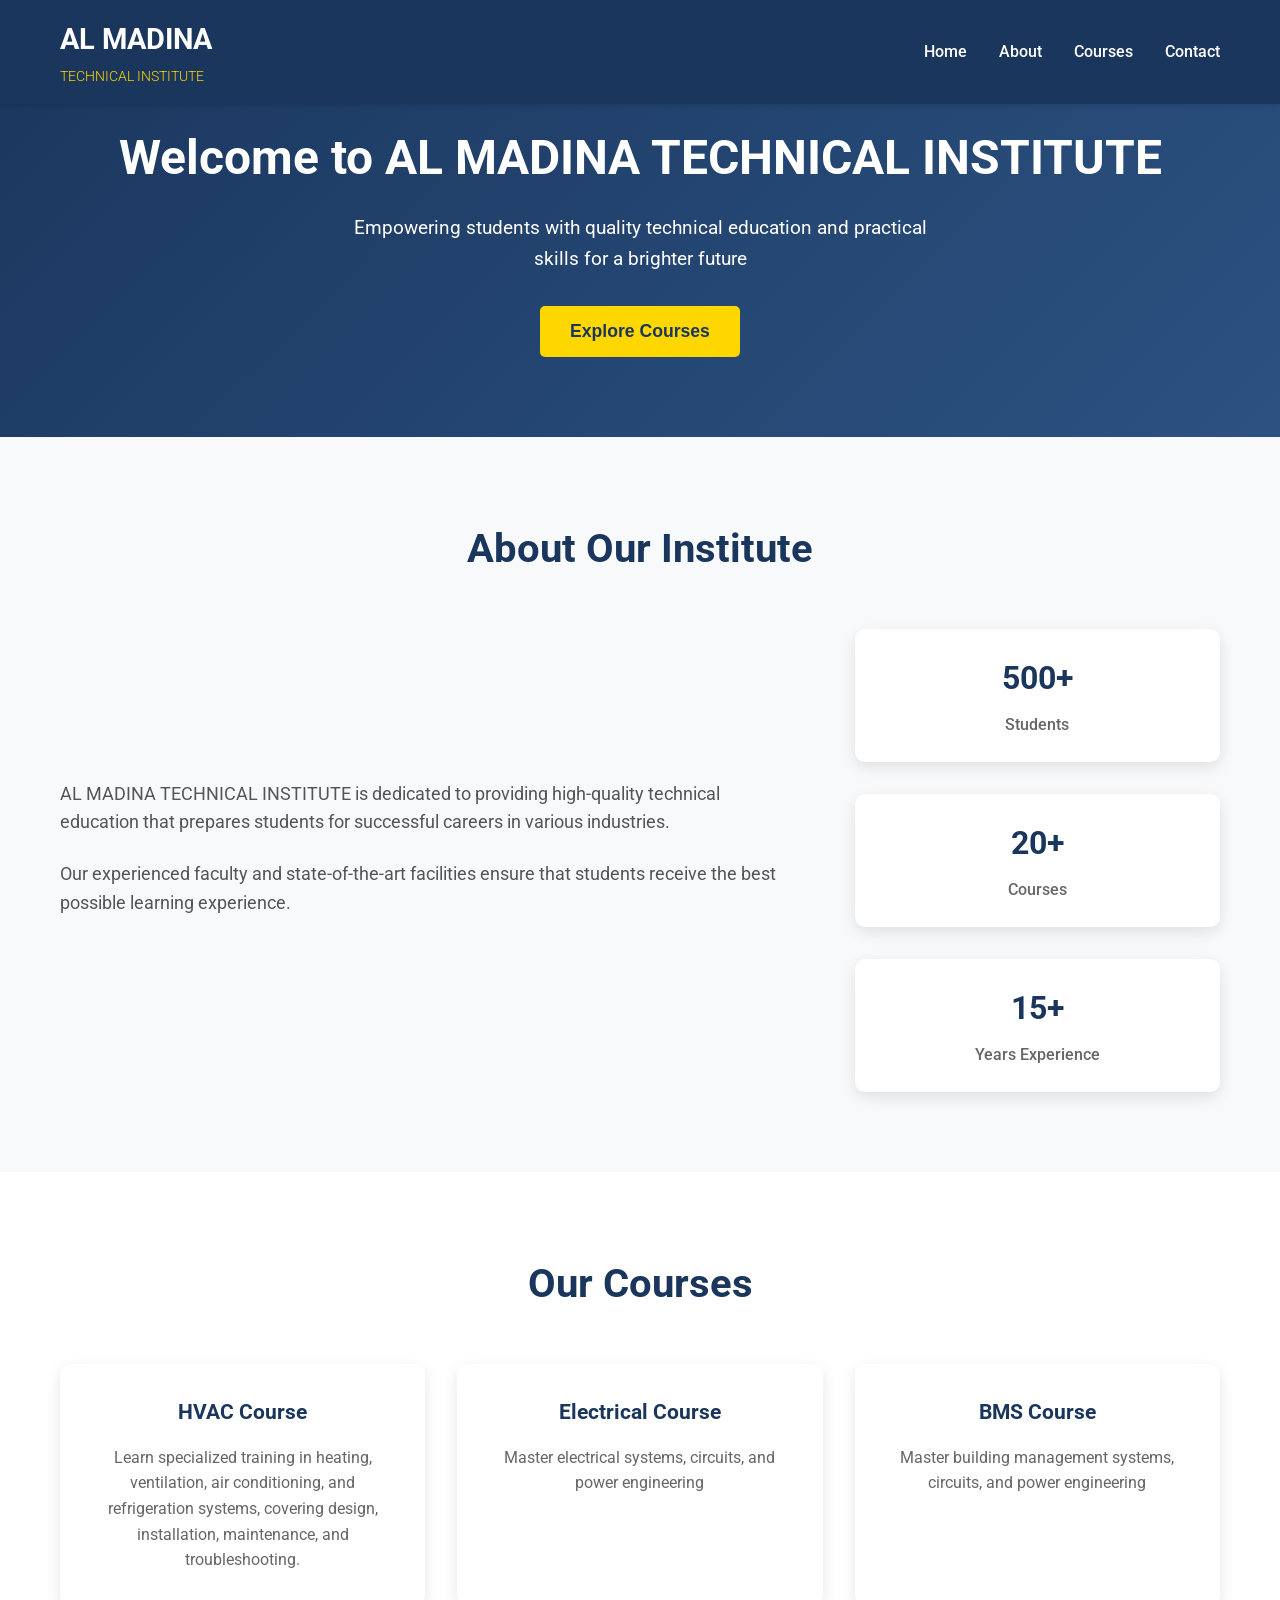
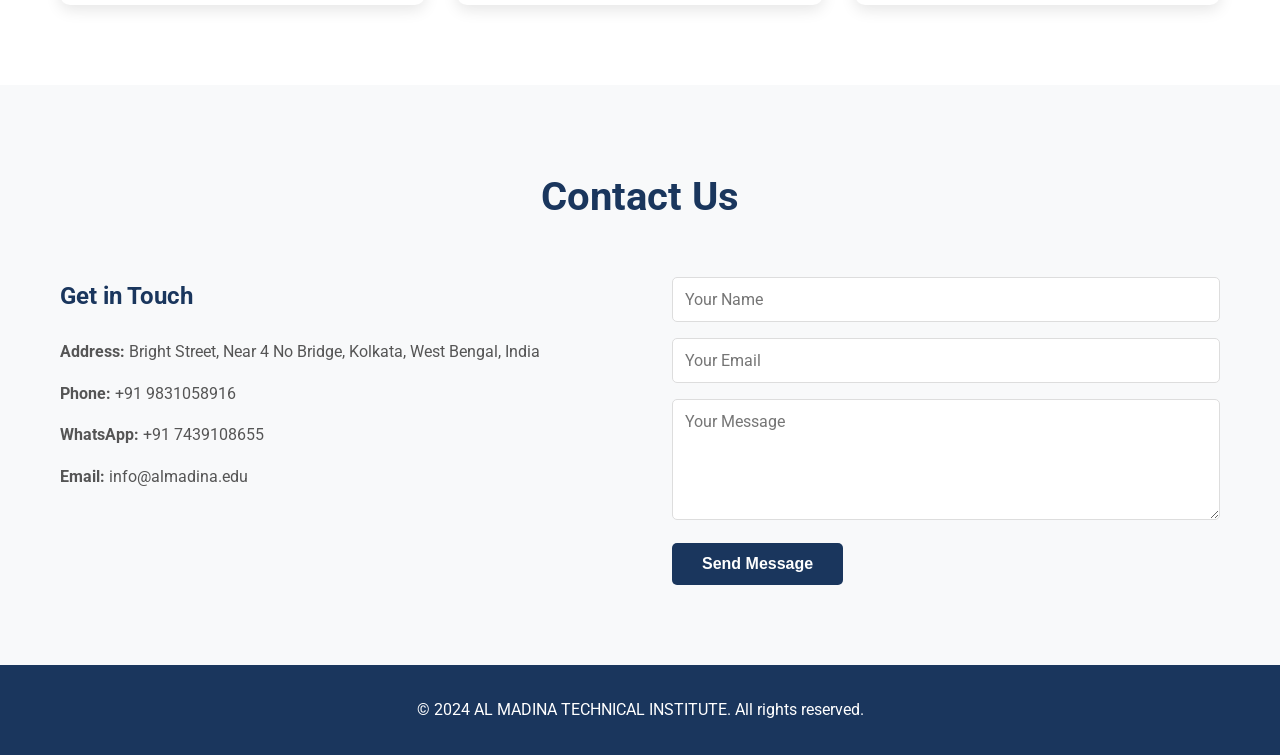
==== index.html @ 7e641930 "Add files via upload" ====
<!DOCTYPE html>
<html lang="en">
<head>
    <meta charset="UTF-8">
    <meta name="viewport" content="width=device-width, initial-scale=1.0">
    <title>AL MADINA TECHNICAL INSTITUTE</title>
    <link rel="stylesheet" href="styles.css">
    <link href="https://fonts.googleapis.com/css2?family=Roboto:wght@300;400;500;700&display=swap" rel="stylesheet">
</head>
<body>
    <header>
        <nav class="navbar">
            <div class="nav-container">
                <div class="logo">
                    <h1>AL MADINA</h1>
                    <span>TECHNICAL INSTITUTE</span>
                </div>
                <ul class="nav-menu">
                    <li><a href="#home">Home</a></li>
                    <li><a href="#about">About</a></li>
                    <li><a href="#courses">Courses</a></li>
                    <li><a href="#contact">Contact</a></li>
                </ul>
            </div>
        </nav>
    </header>

    <main>
        <section id="home" class="hero">
            <div class="hero-content">
                <h1>Welcome to AL MADINA TECHNICAL INSTITUTE</h1>
                <p>Empowering students with quality technical education and practical skills for a brighter future</p>
                <button class="cta-button">Explore Courses</button>
            </div>
        </section>

        <section id="about" class="about">
            <div class="container">
                <h2>About Our Institute</h2>
                <div class="about-content">
                    <div class="about-text">
                        <p>AL MADINA TECHNICAL INSTITUTE is dedicated to providing high-quality technical education that prepares students for successful careers in various industries.</p>
                        <p>Our experienced faculty and state-of-the-art facilities ensure that students receive the best possible learning experience.</p>
                    </div>
                    <div class="stats">
                        <div class="stat">
                            <h3>500+</h3>
                            <p>Students</p>
                        </div>
                        <div class="stat">
                            <h3>20+</h3>
                            <p>Courses</p>
                        </div>
                        <div class="stat">
                            <h3>15+</h3>
                            <p>Years Experience</p>
                        </div>
                    </div>
                </div>
            </div>
        </section>

        <section id="courses" class="courses">
            <div class="container">
                <h2>Our Courses</h2>
                <div class="course-grid">
                    <div class="course-card">
                        <h3>HVAC Course</h3>
                        <p>Learn specialized training in heating, ventilation, air conditioning, and refrigeration systems, covering design, installation, maintenance, and troubleshooting.</p>
                    </div>
                    <div class="course-card">
                        <h3>Electrical Course</h3>
                        <p>Master electrical systems, circuits, and power engineering</p>
                    </div>
                    <div class="course-card">
                        <h3>BMS Course</h3>
                        <p>Master building management systems, circuits, and power engineering</p>
                    </div>
                </div>
            </div>
        </section>

        <section id="contact" class="contact">
            <div class="container">
                <h2>Contact Us</h2>
                <div class="contact-content">
                    <div class="contact-info">
                        <h3>Get in Touch</h3>
                        <p><strong>Address:</strong> Bright Street, Near 4 No Bridge, Kolkata, West Bengal, India</p>
                        <p><strong>Phone:</strong> +91 9831058916</p>
                        <p><strong>WhatsApp:</strong> +91 7439108655</p>
                        <p><strong>Email:</strong> info@almadina.edu</p>
                    </div>
                    <div class="contact-form">
                        <form>
                            <input type="text" placeholder="Your Name" required>
                            <input type="email" placeholder="Your Email" required>
                            <textarea placeholder="Your Message" rows="5" required></textarea>
                            <button type="submit">Send Message</button>
                        </form>
                    </div>
                </div>
            </div>
        </section>
    </main>

    <footer>
        <div class="container">
            <p>&copy; 2024 AL MADINA TECHNICAL INSTITUTE. All rights reserved.</p>
        </div>
    </footer>
</body>
</html>
---- styles.css ----
* {
    margin: 0;
    padding: 0;
    box-sizing: border-box;
}

body {
    font-family: 'Roboto', sans-serif;
    line-height: 1.6;
    color: #333;
}

.container {
    max-width: 1200px;
    margin: 0 auto;
    padding: 0 20px;
}

/* Header & Navigation */
header {
    background: #1a365d;
    position: fixed;
    width: 100%;
    top: 0;
    z-index: 1000;
    box-shadow: 0 2px 5px rgba(0,0,0,0.1);
}

.navbar {
    padding: 1rem 0;
}

.nav-container {
    max-width: 1200px;
    margin: 0 auto;
    padding: 0 20px;
    display: flex;
    justify-content: space-between;
    align-items: center;
}

.logo h1 {
    color: #fff;
    font-size: 1.8rem;
    font-weight: 700;
    margin-bottom: 0.2rem;
}

.logo span {
    color: #ffd700;
    font-size: 0.9rem;
    font-weight: 300;
    display: block;
}

.nav-menu {
    display: flex;
    list-style: none;
    gap: 2rem;
}

.nav-menu a {
    color: #fff;
    text-decoration: none;
    font-weight: 500;
    transition: color 0.3s ease;
}

.nav-menu a:hover {
    color: #ffd700;
}

/* Hero Section */
.hero {
    background: linear-gradient(135deg, #1a365d 0%, #2c5282 100%);
    color: white;
    padding: 120px 0 80px;
    text-align: center;
}

.hero-content h1 {
    font-size: 3rem;
    margin-bottom: 1rem;
    font-weight: 700;
}

.hero-content p {
    font-size: 1.2rem;
    margin-bottom: 2rem;
    max-width: 600px;
    margin-left: auto;
    margin-right: auto;
}

.cta-button {
    background: #ffd700;
    color: #1a365d;
    padding: 15px 30px;
    border: none;
    border-radius: 5px;
    font-size: 1.1rem;
    font-weight: 600;
    cursor: pointer;
    transition: all 0.3s ease;
}

.cta-button:hover {
    background: #ffed4e;
    transform: translateY(-2px);
}

/* About Section */
.about {
    padding: 80px 0;
    background: #f8f9fa;
}

.about h2 {
    text-align: center;
    font-size: 2.5rem;
    margin-bottom: 3rem;
    color: #1a365d;
}

.about-content {
    display: grid;
    grid-template-columns: 2fr 1fr;
    gap: 4rem;
    align-items: center;
}

.about-text p {
    font-size: 1.1rem;
    margin-bottom: 1.5rem;
    color: #555;
}

.stats {
    display: flex;
    flex-direction: column;
    gap: 2rem;
}

.stat {
    text-align: center;
    padding: 1.5rem;
    background: white;
    border-radius: 10px;
    box-shadow: 0 5px 15px rgba(0,0,0,0.1);
}

.stat h3 {
    font-size: 2rem;
    color: #1a365d;
    margin-bottom: 0.5rem;
}

.stat p {
    color: #666;
    font-weight: 500;
}

/* Courses Section */
.courses {
    padding: 80px 0;
}

.courses h2 {
    text-align: center;
    font-size: 2.5rem;
    margin-bottom: 3rem;
    color: #1a365d;
}

.course-grid {
    display: grid;
    grid-template-columns: repeat(auto-fit, minmax(250px, 1fr));
    gap: 2rem;
}

.course-card {
    background: white;
    padding: 2rem;
    border-radius: 10px;
    box-shadow: 0 5px 15px rgba(0,0,0,0.1);
    text-align: center;
    transition: transform 0.3s ease, box-shadow 0.3s ease;
}

.course-card:hover {
    transform: translateY(-5px);
    box-shadow: 0 10px 25px rgba(0,0,0,0.15);
}

.course-card h3 {
    color: #1a365d;
    margin-bottom: 1rem;
    font-size: 1.3rem;
}

.course-card p {
    color: #666;
    line-height: 1.6;
}

/* Contact Section */
.contact {
    padding: 80px 0;
    background: #f8f9fa;
}

.contact h2 {
    text-align: center;
    font-size: 2.5rem;
    margin-bottom: 3rem;
    color: #1a365d;
}

.contact-content {
    display: grid;
    grid-template-columns: 1fr 1fr;
    gap: 4rem;
}

.contact-info h3 {
    color: #1a365d;
    margin-bottom: 1.5rem;
    font-size: 1.5rem;
}

.contact-info p {
    margin-bottom: 1rem;
    color: #555;
}

.contact-form input,
.contact-form textarea {
    width: 100%;
    padding: 12px;
    margin-bottom: 1rem;
    border: 1px solid #ddd;
    border-radius: 5px;
    font-family: inherit;
    font-size: 1rem;
}

.contact-form textarea {
    resize: vertical;
}

.contact-form button {
    background: #1a365d;
    color: white;
    padding: 12px 30px;
    border: none;
    border-radius: 5px;
    font-size: 1rem;
    font-weight: 600;
    cursor: pointer;
    transition: background 0.3s ease;
}

.contact-form button:hover {
    background: #2c5282;
}

/* Footer */
footer {
    background: #1a365d;
    color: white;
    text-align: center;
    padding: 2rem 0;
}

/* Responsive Design */
@media (max-width: 768px) {
    .nav-container {
        flex-direction: column;
        gap: 1rem;
    }
    
    .nav-menu {
        flex-direction: column;
        text-align: center;
        gap: 1rem;
    }
    
    .hero-content h1 {
        font-size: 2rem;
    }
    
    .about-content {
        grid-template-columns: 1fr;
        gap: 2rem;
    }
    
    .stats {
        flex-direction: row;
        justify-content: space-around;
    }
    
    .contact-content {
        grid-template-columns: 1fr;
        gap: 2rem;
    }
    
    .course-grid {
        grid-template-columns: 1fr;
    }
}

@media (max-width: 480px) {
    .hero {
        padding: 100px 0 60px;
    }
    
    .hero-content h1 {
        font-size: 1.5rem;
    }
    
    .hero-content p {
        font-size: 1rem;
    }
    
    .about h2,
    .courses h2,
    .contact h2 {
        font-size: 2rem;
    }
    
    .stats {
        flex-direction: column;
        gap: 1rem;
    }
}
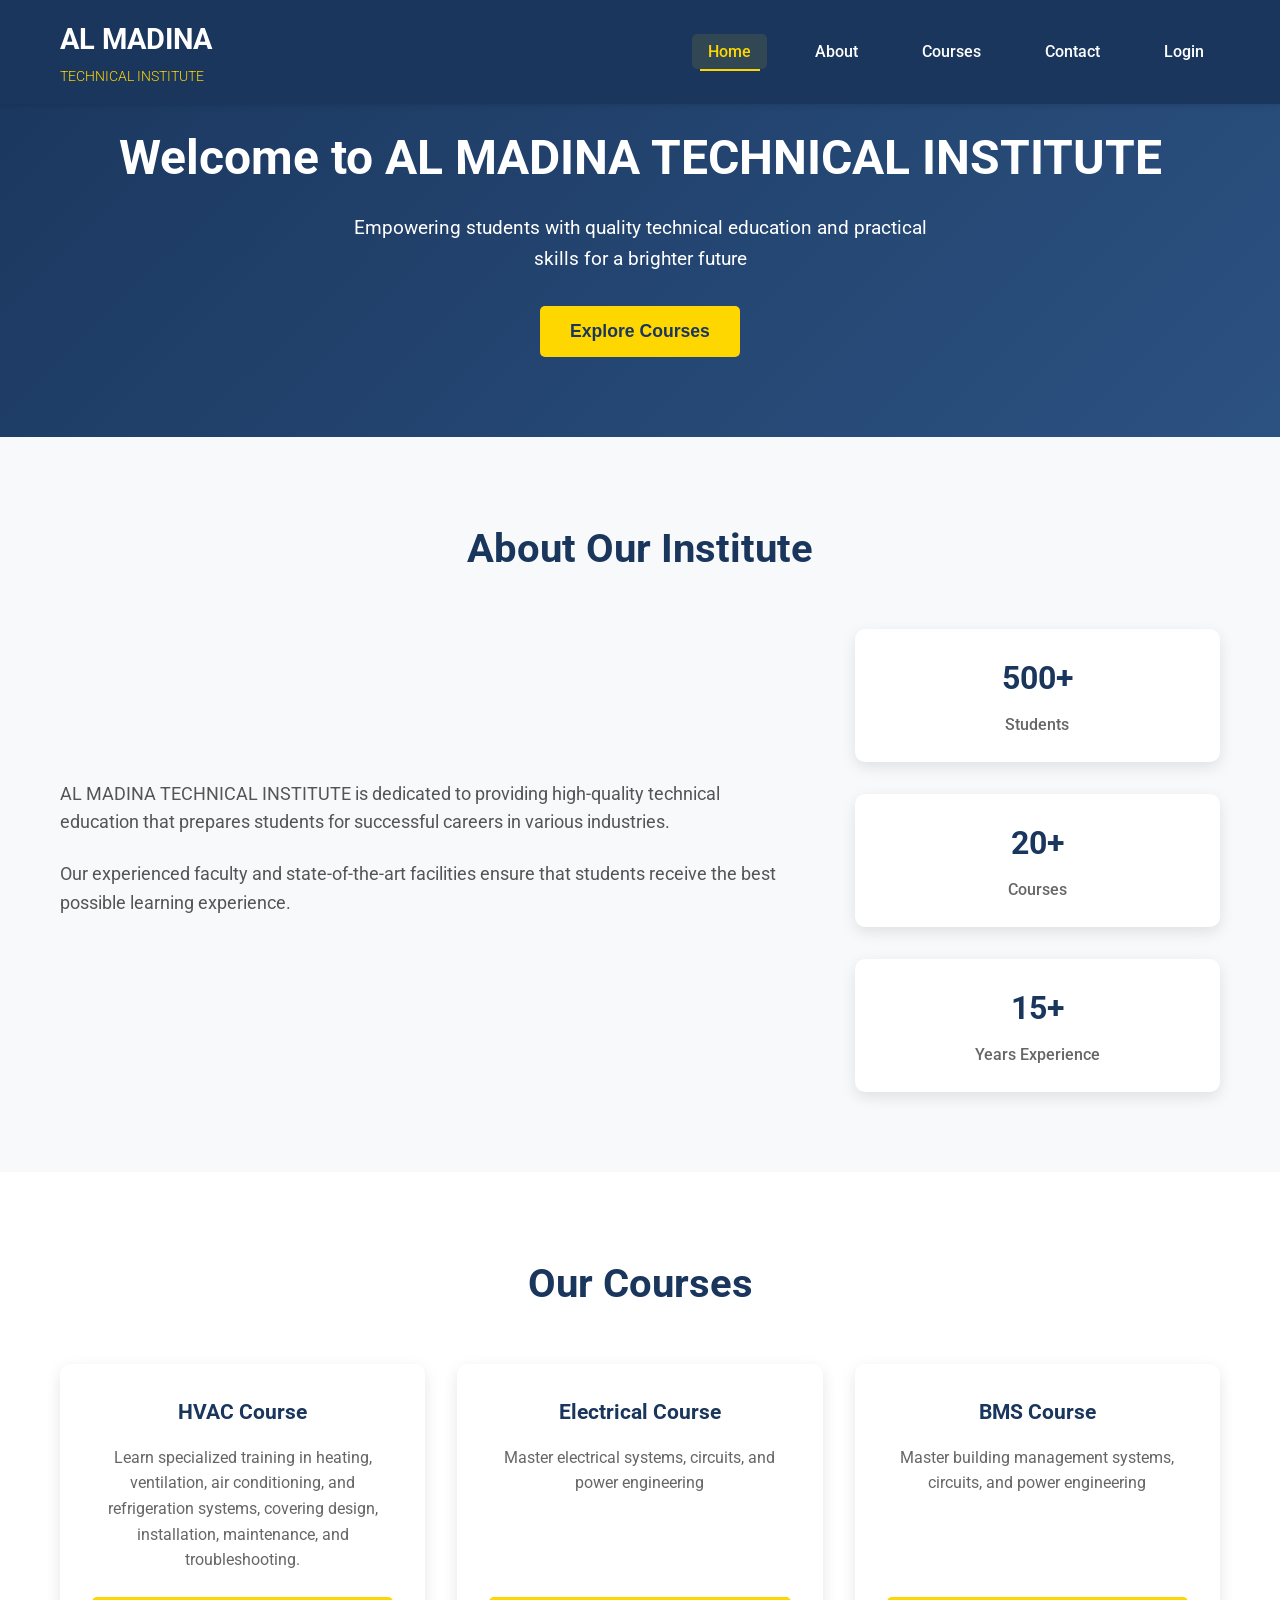
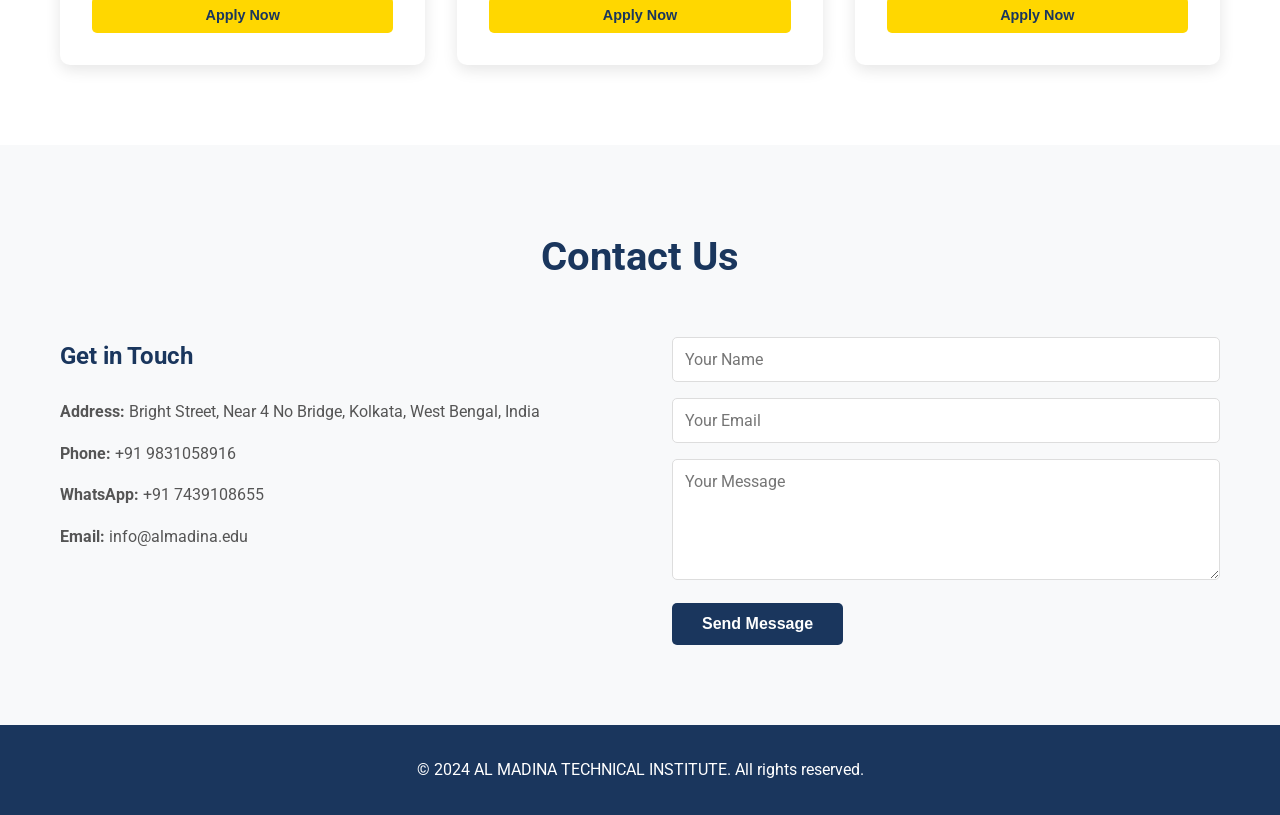
==== commit 72c9c282: "Add files via upload" ====
--- a/index.html
+++ b/index.html
@@ -8,6 +8,125 @@
     <link href="https://fonts.googleapis.com/css2?family=Roboto:wght@300;400;500;700&display=swap" rel="stylesheet">
 </head>
 <body>
+    <script>
+        function applyForCourse(courseName) {
+            // Create a modal or alert for course application
+            const message = `Thank you for your interest in the ${courseName}!\n\nPlease contact us at:\nPhone: +92 7439108655\nEmail: info@almadina.edu\n\nOr visit our campus to complete your application.`;
+            
+            // Create a custom modal instead of using alert
+            const modal = document.createElement('div');
+            modal.style.cssText = `
+                position: fixed;
+                top: 0;
+                left: 0;
+                width: 100%;
+                height: 100%;
+                background: rgba(0,0,0,0.5);
+                display: flex;
+                justify-content: center;
+                align-items: center;
+                z-index: 2000;
+            `;
+            
+            const modalContent = document.createElement('div');
+            modalContent.style.cssText = `
+                background: white;
+                padding: 2rem;
+                border-radius: 10px;
+                max-width: 500px;
+                text-align: center;
+                margin: 20px;
+            `;
+            
+            modalContent.innerHTML = `
+                <h2 style="color: #1a365d; margin-bottom: 1rem;">Course Application</h2>
+                <p style="color: #666; margin-bottom: 1.5rem; white-space: pre-line;">${message}</p>
+                <button onclick="this.closest('div').parentElement.remove()" style="background: #1a365d; color: white; padding: 10px 20px; border: none; border-radius: 5px; cursor: pointer;">Close</button>
+            `;
+            
+            modal.appendChild(modalContent);
+            document.body.appendChild(modal);
+            
+            // Close modal when clicking outside
+            modal.addEventListener('click', function(e) {
+                if (e.target === modal) {
+                    modal.remove();
+                }
+            });
+        }
+        
+        // Mobile menu toggle
+        function toggleMenu() {
+            const menuToggle = document.querySelector('.menu-toggle');
+            const navMenu = document.getElementById('navMenu');
+            const navOverlay = document.getElementById('navOverlay');
+            
+            menuToggle.classList.toggle('active');
+            navMenu.classList.toggle('active');
+            navOverlay.classList.toggle('active');
+        }
+        
+        // Close mobile menu
+        function closeMenu() {
+            const menuToggle = document.querySelector('.menu-toggle');
+            const navMenu = document.getElementById('navMenu');
+            const navOverlay = document.getElementById('navOverlay');
+            
+            menuToggle.classList.remove('active');
+            navMenu.classList.remove('active');
+            navOverlay.classList.remove('active');
+        }
+        
+        // Active navigation link management
+        document.addEventListener('DOMContentLoaded', function() {
+            const navLinks = document.querySelectorAll('.nav-link');
+            const sections = document.querySelectorAll('section');
+            
+            // Set active link on scroll
+            window.addEventListener('scroll', function() {
+                let current = '';
+                
+                sections.forEach(section => {
+                    const sectionTop = section.offsetTop;
+                    const sectionHeight = section.clientHeight;
+                    
+                    if (scrollY >= (sectionTop - 200)) {
+                        current = section.getAttribute('id');
+                    }
+                });
+                
+                navLinks.forEach(link => {
+                    link.classList.remove('active');
+                    if (link.getAttribute('href') === '#' + current) {
+                        link.classList.add('active');
+                    }
+                });
+            });
+            
+            // Smooth scrolling for navigation links
+            navLinks.forEach(link => {
+                link.addEventListener('click', function(e) {
+                    if (this.getAttribute('href').startsWith('#')) {
+                        e.preventDefault();
+                        
+                        const targetId = this.getAttribute('href');
+                        const targetSection = document.querySelector(targetId);
+                        
+                        if (targetSection) {
+                            const offsetTop = targetSection.offsetTop - 80;
+                            window.scrollTo({
+                                top: offsetTop,
+                                behavior: 'smooth'
+                            });
+                        }
+                        
+                        // Close mobile menu if open
+                        closeMenu();
+                    }
+                });
+            });
+        });
+    </script>
     <header>
         <nav class="navbar">
             <div class="nav-container">
@@ -15,15 +134,22 @@
                     <h1>AL MADINA</h1>
                     <span>TECHNICAL INSTITUTE</span>
                 </div>
-                <ul class="nav-menu">
-                    <li><a href="#home">Home</a></li>
-                    <li><a href="#about">About</a></li>
-                    <li><a href="#courses">Courses</a></li>
-                    <li><a href="#contact">Contact</a></li>
+                <button class="menu-toggle" onclick="toggleMenu()">
+                    <span></span>
+                    <span></span>
+                    <span></span>
+                </button>
+                <ul class="nav-menu" id="navMenu">
+                    <li><a href="#home" class="nav-link active">Home</a></li>
+                    <li><a href="#about" class="nav-link">About</a></li>
+                    <li><a href="#courses" class="nav-link">Courses</a></li>
+                    <li><a href="#contact" class="nav-link">Contact</a></li>
+                    <li><a href="login.html" class="nav-link">Login</a></li>
                 </ul>
             </div>
         </nav>
     </header>
+    <div class="nav-overlay" id="navOverlay" onclick="closeMenu()"></div>
 
     <main>
         <section id="home" class="hero">
@@ -67,14 +193,17 @@
                     <div class="course-card">
                         <h3>HVAC Course</h3>
                         <p>Learn specialized training in heating, ventilation, air conditioning, and refrigeration systems, covering design, installation, maintenance, and troubleshooting.</p>
+                        <button class="apply-btn" onclick="applyForCourse('HVAC Course')">Apply Now</button>
                     </div>
                     <div class="course-card">
                         <h3>Electrical Course</h3>
                         <p>Master electrical systems, circuits, and power engineering</p>
+                        <button class="apply-btn" onclick="applyForCourse('Electrical Course')">Apply Now</button>
                     </div>
                     <div class="course-card">
                         <h3>BMS Course</h3>
                         <p>Master building management systems, circuits, and power engineering</p>
+                        <button class="apply-btn" onclick="applyForCourse('BMS Course')">Apply Now</button>
                     </div>
                 </div>
             </div>
--- a/styles.css
+++ b/styles.css
@@ -57,17 +57,95 @@
     display: flex;
     list-style: none;
     gap: 2rem;
+    align-items: center;
 }
 
 .nav-menu a {
     color: #fff;
     text-decoration: none;
     font-weight: 500;
-    transition: color 0.3s ease;
+    padding: 0.5rem 1rem;
+    border-radius: 5px;
+    transition: all 0.3s ease;
+    position: relative;
 }
 
 .nav-menu a:hover {
     color: #ffd700;
+    background: rgba(255,215,0,0.1);
+}
+
+.nav-menu a.active {
+    color: #ffd700;
+    background: rgba(255,215,0,0.1);
+}
+
+.nav-menu a::after {
+    content: '';
+    position: absolute;
+    bottom: -2px;
+    left: 50%;
+    width: 0;
+    height: 2px;
+    background: #ffd700;
+    transform: translateX(-50%);
+    transition: width 0.3s ease;
+}
+
+.nav-menu a:hover::after,
+.nav-menu a.active::after {
+    width: 80%;
+}
+
+/* Mobile menu toggle */
+.menu-toggle {
+    display: none;
+    flex-direction: column;
+    cursor: pointer;
+    background: none;
+    border: none;
+    padding: 0.5rem;
+    z-index: 1001;
+}
+
+.menu-toggle span {
+    width: 25px;
+    height: 3px;
+    background: #fff;
+    margin: 3px 0;
+    transition: 0.3s;
+    border-radius: 2px;
+}
+
+.menu-toggle.active span:nth-child(1) {
+    transform: rotate(-45deg) translate(-5px, 6px);
+}
+
+.menu-toggle.active span:nth-child(2) {
+    opacity: 0;
+}
+
+.menu-toggle.active span:nth-child(3) {
+    transform: rotate(45deg) translate(-5px, -6px);
+}
+
+/* Side navigation overlay */
+.nav-overlay {
+    display: none;
+    position: fixed;
+    top: 0;
+    left: 0;
+    width: 100%;
+    height: 100%;
+    background: rgba(0,0,0,0.5);
+    z-index: 999;
+    opacity: 0;
+    transition: opacity 0.3s ease;
+}
+
+.nav-overlay.active {
+    display: block;
+    opacity: 1;
 }
 
 /* Hero Section */
@@ -185,6 +263,9 @@
     box-shadow: 0 5px 15px rgba(0,0,0,0.1);
     text-align: center;
     transition: transform 0.3s ease, box-shadow 0.3s ease;
+    display: flex;
+    flex-direction: column;
+    height: 100%;
 }
 
 .course-card:hover {
@@ -201,6 +282,27 @@
 .course-card p {
     color: #666;
     line-height: 1.6;
+    margin-bottom: 1.5rem;
+    flex-grow: 1;
+}
+
+.apply-btn {
+    background: #ffd700;
+    color: #1a365d;
+    padding: 10px 20px;
+    border: none;
+    border-radius: 5px;
+    font-size: 0.9rem;
+    font-weight: 600;
+    cursor: pointer;
+    transition: all 0.3s ease;
+    width: 100%;
+    margin-top: auto;
+}
+
+.apply-btn:hover {
+    background: #ffed4e;
+    transform: translateY(-2px);
 }
 
 /* Contact Section */
@@ -274,15 +376,56 @@
 
 /* Responsive Design */
 @media (max-width: 768px) {
-    .nav-container {
+    .menu-toggle {
+        display: flex;
+    }
+    
+    .nav-menu {
+        position: fixed;
+        top: 0;
+        right: -300px;
+        width: 280px;
+        height: 100vh;
+        background: #1a365d;
         flex-direction: column;
-        gap: 1rem;
-    }
-    
-    .nav-menu {
-        flex-direction: column;
-        text-align: center;
-        gap: 1rem;
+        align-items: flex-start;
+        padding: 80px 0 0 0;
+        transition: right 0.3s ease;
+        z-index: 1000;
+        box-shadow: -5px 0 15px rgba(0,0,0,0.1);
+    }
+    
+    .nav-menu.active {
+        right: 0;
+    }
+    
+    .nav-menu li {
+        width: 100%;
+        margin: 0;
+    }
+    
+    .nav-menu a {
+        display: block;
+        width: 100%;
+        padding: 1.2rem 2rem;
+        text-align: left;
+        border-bottom: 1px solid rgba(255,255,255,0.1);
+        transition: all 0.3s ease;
+    }
+    
+    .nav-menu a:hover {
+        background: rgba(255,215,0,0.1);
+        padding-left: 2.5rem;
+    }
+    
+    .nav-menu a.active {
+        background: rgba(255,215,0,0.15);
+        color: #ffd700;
+        border-left: 4px solid #ffd700;
+    }
+    
+    .nav-menu a::after {
+        display: none;
     }
     
     .hero-content h1 {
@@ -332,4 +475,16 @@
         flex-direction: column;
         gap: 1rem;
     }
-}
+    
+    .nav-container {
+        padding: 0 15px;
+    }
+    
+    .logo h1 {
+        font-size: 1.5rem;
+    }
+    
+    .logo span {
+        font-size: 0.8rem;
+    }
+}
